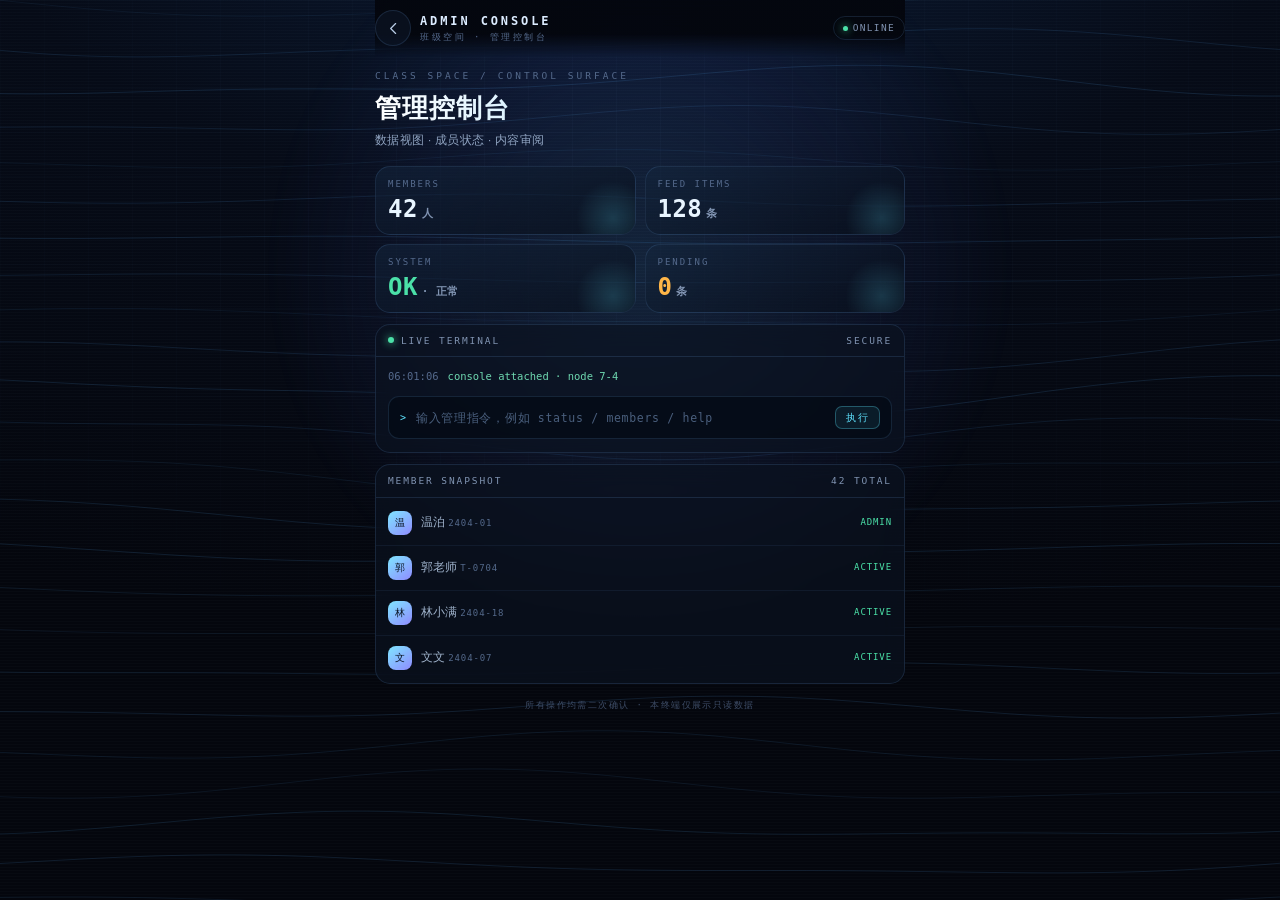
==== public/admin.html @ 1a5f25d1 "七年四班班级空间 v6.1 + Pages Functions API" ====
<!DOCTYPE html>
<html lang="zh-CN">
<head>
<meta charset="UTF-8">
<meta name="viewport" content="width=device-width, initial-scale=1, viewport-fit=cover, maximum-scale=1">
<meta name="theme-color" content="#04060d">
<title>管理控制台 · 七年四班</title>
<link rel="stylesheet" href="admin.css?v=11">
<script src="store.js?v=1"></script>
</head>
<body>

<!-- 背景 -->
<div class="bg" aria-hidden="true">
  <canvas id="waves"></canvas>
  <div class="bg-glow"></div>
</div>
<div class="grid" aria-hidden="true"></div>
<div class="scan" aria-hidden="true"></div>

<!-- ================= 1. 诱饵控制台 ================= -->
<section class="screen on" id="scr-decoy">
  <div class="wrap">
    <header class="bar-top">
      <button class="ic" id="decoyBack" aria-label="返回">
        <svg viewBox="0 0 24 24"><path d="M15 5l-7 7 7 7"/></svg>
      </button>
      <div class="bar-title">
        <b>ADMIN CONSOLE</b>
        <span>班级空间 · 管理控制台</span>
      </div>
      <span class="chip" id="decoyStatus"><i></i>ONLINE</span>
      <button class="hotspot tr" id="hotTR" aria-label="状态"></button>
    </header>

    <div class="dash-head">
      <div class="dash-kicker">CLASS SPACE / CONTROL SURFACE</div>
      <h1 class="dash-title">管理控制台</h1>
      <div class="dash-sub">数据视图 · 成员状态 · 内容审阅</div>
    </div>

    <div class="stats">
      <div class="stat"><u>Members</u><i>42<em>人</em></i></div>
      <div class="stat"><u>Feed Items</u><i>128<em>条</em></i></div>
      <div class="stat ok"><u>System</u><i>OK<em>· 正常</em></i></div>
      <div class="stat warn"><u>Pending</u><i>0<em>条</em></i></div>
    </div>

    <div class="panel-card">
      <div class="panel-hd"><span class="dot"></span>LIVE TERMINAL<span class="sp"></span>SECURE</div>
      <div class="term">
        <div class="term-out" id="termOut"></div>
        <div class="term-in">
          <span>&gt;</span>
          <input id="termCmd" placeholder="输入管理指令，例如 status / members / help" autocomplete="off">
          <button id="termRun">执行</button>
        </div>
      </div>
    </div>

    <div class="panel-card">
      <div class="panel-hd">MEMBER SNAPSHOT<span class="sp"></span>42 TOTAL</div>
      <div class="fake-rows" id="fakeRows"></div>
    </div>

    <p class="hintline">所有操作均需二次确认 · 本终端仅展示只读数据</p>
  </div>
</section>

<!-- ================= 2. 低层密钥入口 ================= -->
<section class="screen" id="scr-gate-low" data-level="low">
  <div class="wrap gate">
    <div class="gate-top">
      <span class="gate-sys">RESTRICTED AREA · LV.1</span>
      <span class="gate-id"><i></i>KEY REQUIRED</span>
    </div>

    <div class="gate-hero">
      <div class="gate-ring">
        <div class="r"></div>
        <div class="r r2"></div>
        <div class="core">
          <svg viewBox="0 0 24 24"><rect x="5" y="10.5" width="14" height="9.5" rx="2.2"/><path d="M8.2 10.5V8a3.8 3.8 0 017.6 0v2.5"/><path d="M12 14.4v2.6"/></svg>
        </div>
      </div>
      <h2 class="gate-t">身份核验</h2>
      <p class="gate-e">IDENTITY CHALLENGE · LEVEL 01</p>
      <p class="gate-note">低层管理区用于日常维护：成员资料、公告与置顶。<br>请输入管理员用户名与四位密钥。</p>
    </div>

    <div class="gate-panel">
      <div class="ph"><b>◆</b>SECURE INPUT<span class="sp" style="flex:1"></span>ENCRYPTED / AES-256</div>
      <div class="gate-body">
        <div class="fld">
          <label for="gateUser">用户名 <span>USERNAME</span></label>
          <div class="inp">
            <svg viewBox="0 0 24 24"><circle cx="12" cy="8.4" r="3.6"/><path d="M5 20c0-3.6 3.1-6 7-6s7 2.4 7 6"/></svg>
            <input id="gateUser" placeholder="输入管理员用户名" autocomplete="username" autocapitalize="off" spellcheck="false">
          </div>
        </div>
        <div class="fld" style="margin-bottom:8px">
          <label>访问密钥 <span>ACCESS KEY · 4 DIGITS</span></label>
          <div class="keydots" id="keyDots"><i></i><i></i><i></i><i></i></div>
        </div>
        <div class="keypad" id="keypad">
          <button data-k="1">1</button><button data-k="2">2</button><button data-k="3">3</button>
          <button data-k="4">4</button><button data-k="5">5</button><button data-k="6">6</button>
          <button data-k="7">7</button><button data-k="8">8</button><button data-k="9">9</button>
          <button class="fn" data-k="clear">清空</button><button data-k="0">0</button>
          <button class="fn" data-k="del">⌫</button>
          <button class="go" data-k="go" style="grid-column:1/-1">核 验 密 钥</button>
        </div>
        <div class="gate-msg" id="gateMsg"></div>
        <div class="gate-foot">
          <span>SECURE CHANNEL · NODE 7-4</span>
          <span class="brk"><i class="on"></i><i class="on"></i><i></i></span>
        </div>
      </div>
    </div>
  </div>
</section>

<!-- ================= 3. 高级密钥入口 ================= -->
<section class="screen" id="scr-gate-high" data-level="high">
  <div class="wrap gate">
    <div class="gate-top">
      <span class="gate-sys">RESTRICTED AREA · LV.2</span>
      <span class="gate-id"><i></i>ROOT REQUIRED</span>
    </div>

    <div class="gate-hero">
      <div class="gate-ring">
        <div class="r"></div>
        <div class="r r2"></div>
        <div class="core">
          <svg viewBox="0 0 24 24"><path d="M12 3l7.5 3.4v5.1c0 4.6-3.1 8.2-7.5 9.5-4.4-1.3-7.5-4.9-7.5-9.5V6.4z"/><path d="M9.2 12.1l2 2 3.7-4.1"/></svg>
        </div>
      </div>
      <h2 class="gate-t">高级管理区</h2>
      <p class="gate-e">ROOT CHALLENGE · LEVEL 02</p>
      <p class="gate-note">高级管理区掌握封禁、清空与密钥变更权限。<br>此处每一次操作都会留下不可撤销的记录。</p>
    </div>

    <div class="gate-panel">
      <div class="ph"><b>◆</b>ROOT INPUT<span class="sp" style="flex:1"></span>ENCRYPTED / AES-256</div>
      <div class="gate-body">
        <div class="fld">
          <label for="gateUserHigh">用户名 <span>USERNAME</span></label>
          <div class="inp">
            <svg viewBox="0 0 24 24"><circle cx="12" cy="8.4" r="3.6"/><path d="M5 20c0-3.6 3.1-6 7-6s7 2.4 7 6"/></svg>
            <input id="gateUserHigh" placeholder="输入高级管理员用户名" autocomplete="username" autocapitalize="off" spellcheck="false">
          </div>
        </div>
        <div class="fld" style="margin-bottom:8px">
          <label>根密钥 <span>ROOT KEY · 4 DIGITS</span></label>
          <div class="keydots" id="keyDotsHigh"><i></i><i></i><i></i><i></i></div>
        </div>
        <div class="keypad" id="keypadHigh">
          <button data-k="1">1</button><button data-k="2">2</button><button data-k="3">3</button>
          <button data-k="4">4</button><button data-k="5">5</button><button data-k="6">6</button>
          <button data-k="7">7</button><button data-k="8">8</button><button data-k="9">9</button>
          <button class="fn" data-k="clear">清空</button><button data-k="0">0</button>
          <button class="fn" data-k="del">⌫</button>
          <button class="go" data-k="go" style="grid-column:1/-1">核 验 根 密 钥</button>
        </div>
        <div class="gate-msg" id="gateMsgHigh"></div>
        <div class="gate-foot">
          <span>ROOT CHANNEL · NODE 7-4</span>
          <span class="brk"><i class="on"></i><i class="on"></i><i class="on"></i></span>
        </div>
      </div>
    </div>
  </div>
</section>

<button class="hotspot tr3" id="hotTR3" aria-label="status"></button>

<!-- ================= 核验动画 ================= -->
<div class="verify" id="verify" data-phase="check">
  <div class="verify-inner">
    <div class="v-ring">
      <div class="track"></div>
      <div class="sweep"></div>
      <div class="pulse"></div>
      <div class="core">
        <svg viewBox="0 0 24 24" id="vIcon"><path d="M12 3l7.5 3.4v5.1c0 4.6-3.1 8.2-7.5 9.5-4.4-1.3-7.5-4.9-7.5-9.5V6.4z"/><path d="M9.2 12.1l2 2 3.7-4.1" class="vcheck" opacity="0"/></svg>
      </div>
    </div>
    <h2 id="vTitle">正在核验身份信息…</h2>
    <p class="en" id="vEn">VERIFYING IDENTITY…</p>
    <div class="v-bar"><i id="vBar"></i></div>
    <p class="v-note" id="vNote">CHALLENGE · LEVEL 01 · NODE 7-4</p>
    <div class="v-burst" id="vBurst"></div>
    <div class="v-skip">轻触任意位置跳过</div>
  </div>
</div>

<!-- 抽屉 -->
<div class="sheet-mask" id="sheetMask"></div>
<div class="sheet" id="sheet">
  <div class="sheet-in">
    <div class="sheet-hd">
      <div class="av" id="shAv">温</div>
      <div>
        <b id="shName">温泊</b>
        <span id="shId">2404-17</span>
      </div>
      <span class="sp"></span>
      <button class="ic" id="shClose" aria-label="关闭">
        <svg viewBox="0 0 24 24"><path d="M6 6l12 12M18 6L6 18"/></svg>
      </button>
    </div>
    <div class="sheet-body" id="shBody"></div>
  </div>
</div>

<button class="hotspot bl" id="hotBL" aria-label="版本"></button>

<div class="toast" id="toast"></div>

<script src="admin.js?v=11"></script>
</body>
</html>
---- public/admin.css ----
/* =========================================================
   七年四班 · 管理中枢 / admin.css
   三层结构：诱饵控制台 → 低层管理区 → 高级管理区
   ========================================================= */
:root{
  --bg:#04060d;
  --panel:rgba(11,19,33,.66);
  --panel-2:rgba(8,14,26,.86);
  --line:rgba(120,185,255,.14);
  --line-2:rgba(120,185,255,.3);
  --ink:#e7f0fd;
  --dim:#8194b2;
  --dim-2:#556a8c;
  --cyan:#5fe3ff;
  --violet:#a08cff;
  --amber:#ffb648;
  --danger:#ff5f7a;
  --ok:#4be0a8;
  --r:18px;
}
*{box-sizing:border-box;-webkit-tap-highlight-color:transparent}
html,body{margin:0;padding:0;max-width:100%;overflow-x:hidden}
body{
  background:var(--bg);color:var(--ink);
  font-family:-apple-system,BlinkMacSystemFont,"PingFang SC","Hiragino Sans GB","Microsoft YaHei",sans-serif;
  -webkit-font-smoothing:antialiased;min-height:100vh;overflow-x:hidden;
}
button{font:inherit;color:inherit;background:none;border:0;padding:0;cursor:pointer}
input,textarea{font:inherit;color:inherit}
::-webkit-scrollbar{width:0;height:0}

/* ---------- 背景 ---------- */
.bg{position:fixed;inset:0;z-index:0;overflow:hidden;pointer-events:none;
  background:radial-gradient(120% 80% at 50% -10%,#0b1a33 0%,#060b17 42%,#04060d 100%)}
#waves{position:absolute;inset:0;width:100%;height:100%;opacity:.9}
.bg-glow{position:absolute;left:50%;top:30%;width:min(130vw,780px);aspect-ratio:1;
  transform:translate(-50%,-50%);
  background:radial-gradient(circle,rgba(90,170,255,.16) 0%,rgba(90,120,255,.07) 42%,transparent 68%);
  filter:blur(6px)}
.grid{position:fixed;inset:0;z-index:0;pointer-events:none;opacity:.5;
  background-image:linear-gradient(rgba(140,200,255,.05) 1px,transparent 1px),
                   linear-gradient(90deg,rgba(140,200,255,.05) 1px,transparent 1px);
  background-size:44px 44px;
  mask-image:radial-gradient(120% 80% at 50% 20%,#000 10%,transparent 76%);
  -webkit-mask-image:radial-gradient(120% 80% at 50% 20%,#000 10%,transparent 76%)}
.scan{position:fixed;inset:0;z-index:1;pointer-events:none;opacity:.18;
  background:repeating-linear-gradient(to bottom,rgba(180,225,255,.10) 0 1px,transparent 1px 3px)}

/* ---------- 屏幕切换 ---------- */
.screen{position:relative;z-index:2;display:none;min-height:100vh}
.screen.on{display:block}
.screen.on>.wrap{animation:screenIn .34s cubic-bezier(.22,.7,.3,1)}
@keyframes screenIn{from{transform:translateY(10px)}to{transform:none}}

.wrap{width:100%;max-width:560px;margin:0 auto;padding:0 15px 40px}

/* ---------- 顶栏 ---------- */
.bar-top{position:sticky;top:0;z-index:30;display:flex;align-items:center;gap:9px;
  padding:calc(env(safe-area-inset-top) + 10px) 0 11px;
  background:linear-gradient(to bottom,rgba(4,6,13,.95) 60%,rgba(4,6,13,0));
  backdrop-filter:blur(14px);-webkit-backdrop-filter:blur(14px)}
.ic{width:36px;height:36px;flex:0 0 auto;display:grid;place-items:center;border-radius:50%;
  border:1px solid var(--line);background:rgba(13,22,38,.66);color:#b9cde7;transition:.18s}
.ic:active{transform:scale(.92)}
.ic svg{width:17px;height:17px;stroke:currentColor;fill:none;stroke-width:1.7;
  stroke-linecap:round;stroke-linejoin:round}
.bar-title{flex:1;min-width:0}
.bar-title b{display:block;font:600 12px/1.2 ui-monospace,"SF Mono",Menlo,monospace;
  letter-spacing:.24em;color:#dcecff;white-space:nowrap;overflow:hidden;text-overflow:ellipsis}
.bar-title span{display:block;margin-top:4px;font:9px/1 ui-monospace,Menlo,monospace;
  letter-spacing:.28em;color:var(--dim-2)}
.chip{display:inline-flex;align-items:center;gap:5px;padding:6px 9px;border-radius:20px;
  border:1px solid var(--line);font:9.5px/1 ui-monospace,Menlo,monospace;letter-spacing:.14em;
  color:var(--dim);white-space:nowrap}
.chip i{width:5px;height:5px;border-radius:50%;background:var(--ok);box-shadow:0 0 8px var(--ok)}
.chip.cy{color:var(--cyan);border-color:rgba(95,227,255,.34);background:rgba(95,227,255,.07)}
.chip.vi{color:var(--violet);border-color:rgba(160,140,255,.38);background:rgba(160,140,255,.08)}
.chip.dn{color:var(--danger);border-color:rgba(255,95,122,.36);background:rgba(255,95,122,.08)}

/* ---------- 诱饵控制台 ---------- */
.dash-head{padding:14px 0 4px}
.dash-kicker{font:9.5px/1 ui-monospace,Menlo,monospace;letter-spacing:.32em;color:var(--dim-2)}
.dash-title{margin:10px 0 0;font-size:26px;font-weight:800;letter-spacing:.04em;
  background:linear-gradient(100deg,#fff,#c9ecff 40%,#b7b6ff 75%,#fff);
  -webkit-background-clip:text;background-clip:text;color:transparent}
.dash-sub{margin-top:7px;font-size:11.5px;color:#8fa3c0;letter-spacing:.03em}

.stats{display:grid;grid-template-columns:repeat(2,1fr);gap:9px;margin-top:14px}
.stat{position:relative;overflow:hidden;padding:13px 12px;border:1px solid var(--line);border-radius:15px;
  background:linear-gradient(160deg,rgba(20,38,62,.55),rgba(8,14,26,.7))}
.stat::after{content:"";position:absolute;right:-18px;bottom:-24px;width:80px;height:80px;border-radius:50%;
  background:radial-gradient(circle,rgba(95,227,255,.18),transparent 65%)}
.stat u{display:block;text-decoration:none;font:9px/1 ui-monospace,Menlo,monospace;
  letter-spacing:.22em;color:var(--dim-2);text-transform:uppercase}
.stat i{display:block;margin-top:8px;font:600 24px/1 ui-monospace,Menlo,monospace;color:#e8f5ff;
  font-style:normal;letter-spacing:.02em}
.stat em{font-style:normal;font-size:11px;color:var(--dim);margin-left:4px;letter-spacing:.04em}
.stat.ok i{color:var(--ok)}
.stat.warn i{color:var(--amber)}

.panel-card{margin-top:11px;border:1px solid var(--line);border-radius:15px;background:var(--panel);
  backdrop-filter:blur(12px);-webkit-backdrop-filter:blur(12px);overflow:hidden}
.panel-hd{display:flex;align-items:center;gap:7px;padding:11px 12px;border-bottom:1px solid var(--line);
  font:9.5px/1 ui-monospace,Menlo,monospace;letter-spacing:.2em;color:var(--dim);
  text-transform:uppercase}
.panel-hd .sp{flex:1}
.panel-hd .dot{width:6px;height:6px;border-radius:50%;background:var(--ok);box-shadow:0 0 8px var(--ok)}

/* 假终端 */
.term{padding:11px 12px 13px}
.term-out{font:10.5px/1.7 ui-monospace,"SF Mono",Menlo,monospace;color:#7f97b8;
  max-height:132px;overflow:hidden;display:flex;flex-direction:column;gap:2px}
.term-out .ln{display:flex;gap:7px;white-space:nowrap;overflow:hidden;text-overflow:ellipsis}
.term-out .ln b{color:var(--cyan);font-weight:500}
.term-out .ln.ok{color:#6fd9b1}
.term-out .ln em{color:var(--dim-2);font-style:normal;margin-right:2px}
.term-in{display:flex;align-items:center;gap:8px;margin-top:10px;padding:9px 11px;border-radius:11px;
  border:1px solid var(--line);background:rgba(4,10,20,.7)}
.term-in span{font:10px/1 ui-monospace,Menlo,monospace;color:var(--cyan)}
.term-in input{flex:1;min-width:0;background:none;border:0;outline:none;font:11.5px/1.4 ui-monospace,Menlo,monospace;
  color:#d8ecff;letter-spacing:.06em}
.term-in input::placeholder{color:#4a5f7d}
.term-in button{padding:6px 10px;border-radius:7px;border:1px solid rgba(95,227,255,.3);
  background:rgba(95,227,255,.08);font:9.5px/1 ui-monospace,Menlo,monospace;letter-spacing:.14em;color:var(--cyan)}

.fake-rows{padding:3px 0}
.fake-row{display:flex;align-items:center;gap:9px;padding:10px 12px;border-bottom:1px solid rgba(120,185,255,.07);
  font-size:11.5px;color:#9fb2cb}
.fake-row:last-child{border-bottom:0}
.fake-row .av{width:24px;height:24px;border-radius:8px;display:grid;place-items:center;
  font-size:10px;color:#0a1424;background:linear-gradient(140deg,#7fe6ff,#8f8bff)}
.fake-row .sp{flex:1;min-width:0;white-space:nowrap;overflow:hidden;text-overflow:ellipsis}
.fake-row small{font:9px/1 ui-monospace,Menlo,monospace;color:var(--dim-2);letter-spacing:.1em}
.fake-row .ok{color:var(--ok)}

.hintline{margin:14px 0 0;text-align:center;font:9px/1.6 ui-monospace,Menlo,monospace;
  letter-spacing:.16em;color:rgba(85,106,140,.7)}

/* ---------- 隐藏触发区（五连击） ---------- */
.hotspot{position:fixed;z-index:90;background:transparent;border:0;touch-action:manipulation}
/* 右上热区挂在顶栏里，跟着 ONLINE 徽章走（宽屏也不会跑偏） */
.hotspot.tr{position:absolute;right:0;top:0;width:96px;height:100%;z-index:60}
.hotspot.bl{left:0;bottom:0;width:96px;height:96px}
.bar-top{position:sticky}
.bar-top{z-index:30}
.hotspot::after{content:"";position:absolute;inset:14px;border-radius:50%;
  border:1px solid rgba(95,227,255,.0);opacity:0}
.hotspot.tap::after{animation:hsRipple .5s ease-out}
@keyframes hsRipple{
  0%{opacity:.9;transform:scale(.6);border-color:rgba(95,227,255,.55);box-shadow:0 0 16px rgba(95,227,255,.35)}
  100%{opacity:0;transform:scale(1.35);border-color:rgba(95,227,255,0)}
}
/* 连击进度：只在开始后出现，很淡 */
.tapdots{position:fixed;z-index:91;display:flex;gap:5px;pointer-events:none;opacity:0;transition:opacity .2s}
.tapdots.tr{position:absolute}
.tapdots.show{opacity:.75}
.tapdots i{width:4px;height:4px;border-radius:50%;background:rgba(120,185,255,.28);
  box-shadow:0 0 0 rgba(95,227,255,0)}
.tapdots i.on{background:var(--cyan);box-shadow:0 0 8px var(--cyan)}
.tapdots.tr{right:14px;bottom:4px}
.tapdots.bl{left:20px;bottom:16px}

/* ---------- 密钥校验入口 ---------- */
.gate{padding-top:calc(env(safe-area-inset-top) + 22px);padding-bottom:34px}
.gate-top{position:relative;display:flex;align-items:center;justify-content:space-between;gap:10px}
.gate-sys{font:9px/1.6 ui-monospace,Menlo,monospace;letter-spacing:.24em;color:var(--dim-2)}
.gate-id{display:flex;align-items:center;gap:8px;font:9px/1 ui-monospace,Menlo,monospace;
  letter-spacing:.18em;color:var(--dim)}
.gate-id i{width:6px;height:6px;border-radius:50%;background:var(--amber);box-shadow:0 0 9px var(--amber)}

.gate-hero{margin-top:38px;text-align:center}
.gate-ring{position:relative;width:96px;height:96px;margin:0 auto 20px}
.gate-ring .r{position:absolute;inset:0;border-radius:50%;border:1px solid rgba(120,185,255,.2)}
.gate-ring .r2{inset:12px;border-style:dashed;border-color:rgba(120,185,255,.28);
  animation:spin 18s linear infinite}
.gate-ring .core{position:absolute;inset:26px;border-radius:50%;display:grid;place-items:center;
  border:1px solid rgba(95,227,255,.4);background:radial-gradient(circle,rgba(95,227,255,.18),rgba(6,14,26,.6));
  box-shadow:0 0 26px rgba(95,227,255,.25),inset 0 0 18px rgba(120,210,255,.14)}
.gate-ring .core svg{width:22px;height:22px;stroke:var(--cyan);fill:none;stroke-width:1.6;
  stroke-linecap:round;stroke-linejoin:round}
@keyframes spin{to{transform:rotate(360deg)}}
.gate-t{margin:0;font-size:22px;font-weight:700;letter-spacing:.1em;color:#fff;
  text-shadow:0 0 26px rgba(110,200,255,.35)}
.gate-e{margin:8px 0 0;font:9.5px/1.6 ui-monospace,Menlo,monospace;letter-spacing:.32em;color:var(--dim-2);
  text-transform:uppercase}
.gate-note{margin:14px auto 0;max-width:300px;font-size:11px;line-height:1.7;color:#7f93b2}

.gate-panel{position:relative;margin-top:26px;border:1px solid var(--line);border-radius:20px;overflow:hidden;
  background:linear-gradient(170deg,rgba(18,34,56,.72),rgba(7,13,24,.86));
  box-shadow:0 26px 70px rgba(0,0,0,.55),inset 0 1px 0 rgba(255,255,255,.05);
  backdrop-filter:blur(16px);-webkit-backdrop-filter:blur(16px)}
.gate-panel .ph{display:flex;align-items:center;gap:7px;padding:12px 14px;border-bottom:1px solid var(--line);
  font:9px/1 ui-monospace,Menlo,monospace;letter-spacing:.24em;color:var(--dim-2)}
.gate-panel .ph b{color:var(--cyan);font-weight:500}
.gate-body{padding:16px 14px 18px}
.fld{margin-bottom:13px}
.fld label{display:flex;align-items:center;justify-content:space-between;gap:8px;
  font:9px/1 ui-monospace,Menlo,monospace;letter-spacing:.22em;color:var(--dim);text-transform:uppercase}
.fld label span{color:var(--dim-2);letter-spacing:.12em}
.inp{display:flex;align-items:center;gap:9px;margin-top:7px;padding:0 12px;height:46px;
  border:1px solid var(--line);border-radius:12px;background:rgba(5,10,20,.7);transition:.18s}
.inp:focus-within{border-color:rgba(95,227,255,.5);box-shadow:0 0 0 3px rgba(95,227,255,.09)}
.inp svg{width:15px;height:15px;flex:0 0 auto;stroke:#6d86a8;fill:none;stroke-width:1.6;
  stroke-linecap:round;stroke-linejoin:round}
.inp input{flex:1;min-width:0;height:100%;background:none;border:0;outline:none;
  font:14px/1 ui-monospace,"SF Mono",Menlo,monospace;color:#e7f0fd;letter-spacing:.14em}
.inp input::placeholder{color:#465b79;letter-spacing:.06em;font-family:-apple-system,"PingFang SC",sans-serif;font-size:12.5px}

.keydots{display:flex;gap:7px;justify-content:center;margin:2px 0 14px}
.keydots i{width:11px;height:11px;border-radius:50%;border:1px solid rgba(120,185,255,.35);
  background:rgba(120,185,255,.06);transition:.16s}
.keydots i.on{background:var(--cyan);border-color:var(--cyan);box-shadow:0 0 12px rgba(95,227,255,.65)}

.keypad{display:grid;grid-template-columns:repeat(3,1fr);gap:8px}
.keypad button{height:48px;border-radius:13px;border:1px solid var(--line);
  background:linear-gradient(160deg,rgba(20,36,58,.6),rgba(8,14,26,.7));
  font:500 17px/1 ui-monospace,Menlo,monospace;color:#dcecff;letter-spacing:.06em;
  transition:transform .1s,background .15s,border-color .15s}
.keypad button:active{transform:scale(.95);background:rgba(30,60,92,.7);border-color:rgba(95,227,255,.45)}
.keypad button.fn{font-size:12px;letter-spacing:.14em;color:var(--dim)}
.keypad button.go{color:var(--cyan);border-color:rgba(95,227,255,.35);background:rgba(95,227,255,.08)}

.gate-msg{min-height:16px;margin:12px 2px 0;font:10.5px/1.5 ui-monospace,Menlo,monospace;
  letter-spacing:.08em;color:var(--danger);opacity:0;transition:opacity .2s}
.gate-msg.show{opacity:1}
.gate-foot{display:flex;align-items:center;justify-content:space-between;gap:10px;margin-top:16px;
  font:8.5px/1.6 ui-monospace,Menlo,monospace;letter-spacing:.18em;color:rgba(85,106,140,.8)}
.gate-foot .brk{display:flex;gap:4px}
.gate-foot .brk i{width:14px;height:3px;border-radius:2px;background:rgba(120,185,255,.18)}
.gate-foot .brk i.on{background:rgba(95,227,255,.6)}

/* 高级入口配色 */
.screen[data-level="high"] .gate-ring .core{border-color:rgba(160,140,255,.45);
  background:radial-gradient(circle,rgba(160,140,255,.2),rgba(6,14,26,.6));
  box-shadow:0 0 26px rgba(160,140,255,.3),inset 0 0 18px rgba(160,140,255,.16)}
.screen[data-level="high"] .gate-ring .core svg{stroke:var(--violet)}
.screen[data-level="high"] .gate-panel .ph b{color:var(--violet)}
.screen[data-level="high"] .keydots i.on{background:var(--violet);border-color:var(--violet);
  box-shadow:0 0 12px rgba(160,140,255,.6)}
.screen[data-level="high"] .keypad button.go{color:var(--violet);border-color:rgba(160,140,255,.4);
  background:rgba(160,140,255,.1)}
.screen[data-level="high"] .inp:focus-within{border-color:rgba(160,140,255,.5);
  box-shadow:0 0 0 3px rgba(160,140,255,.1)}
.screen[data-level="high"] .gate-t{text-shadow:0 0 26px rgba(160,140,255,.4)}
.screen[data-level="high"] .gate-id i{background:var(--violet);box-shadow:0 0 9px var(--violet)}

/* ---------- 核验动画层 ---------- */
.verify{position:fixed;inset:0;z-index:120;display:none;place-items:center;padding:24px;
  background:radial-gradient(circle at 50% 42%,rgba(10,26,46,.97),rgba(3,6,12,.99) 62%)}
.verify.on{display:grid}
.verify-inner{width:100%;max-width:420px;text-align:center;position:relative}
.v-ring{position:relative;width:132px;height:132px;margin:0 auto 26px}
.v-ring .track{position:absolute;inset:0;border-radius:50%;border:1px solid rgba(120,185,255,.16)}
.v-ring .sweep{position:absolute;inset:0;border-radius:50%;
  background:conic-gradient(from 0deg,rgba(95,227,255,0) 0deg,rgba(95,227,255,.5) 40deg,rgba(95,227,255,0) 90deg);
  mask:radial-gradient(circle,transparent 58%,#000 60%);
  -webkit-mask:radial-gradient(circle,transparent 58%,#000 60%);
  animation:spin 1.8s linear infinite}
.v-ring .core{position:absolute;inset:22px;border-radius:50%;display:grid;place-items:center;
  border:1px solid rgba(95,227,255,.3);background:radial-gradient(circle,rgba(95,227,255,.12),rgba(6,14,26,.7));
  box-shadow:0 0 40px rgba(95,227,255,.2),inset 0 0 24px rgba(120,210,255,.12)}
.v-ring .core svg{width:30px;height:30px;stroke:var(--cyan);fill:none;stroke-width:1.5;
  stroke-linecap:round;stroke-linejoin:round}
.v-ring .pulse{position:absolute;inset:0;border-radius:50%;border:1px solid rgba(95,227,255,.45);
  opacity:0;animation:vPulse 1.6s ease-out infinite}
@keyframes vPulse{0%{opacity:.55;transform:scale(.86)}100%{opacity:0;transform:scale(1.18)}}
.verify h2{margin:0;font-size:19px;font-weight:700;letter-spacing:.12em;color:#fff}
.verify .en{margin:9px 0 0;font:9px/1.5 ui-monospace,Menlo,monospace;letter-spacing:.3em;
  color:#5f7397;text-transform:uppercase}
.v-bar{margin:22px auto 0;width:min(260px,70%);height:3px;border-radius:3px;overflow:hidden;
  background:rgba(120,185,255,.14)}
.v-bar i{display:block;height:100%;width:0;border-radius:3px;
  background:linear-gradient(90deg,rgba(95,227,255,.5),var(--cyan));
  box-shadow:0 0 14px rgba(95,227,255,.7)}
.v-note{margin:16px 0 0;min-height:14px;font:9px/1.6 ui-monospace,Menlo,monospace;
  letter-spacing:.16em;color:#4d6280}
.v-skip{position:absolute;left:0;right:0;bottom:-46px;font:9px/1 ui-monospace,Menlo,monospace;
  letter-spacing:.18em;color:#43566f}

/* 阶段状态 */
.verify[data-phase="ok"] .v-ring .sweep{animation:none;opacity:0}
.verify[data-phase="ok"] .v-ring .core{border-color:rgba(75,224,168,.6);
  background:radial-gradient(circle,rgba(75,224,168,.18),rgba(6,20,16,.7));
  box-shadow:0 0 46px rgba(75,224,168,.32),inset 0 0 24px rgba(75,224,168,.16)}
.verify[data-phase="ok"] .v-ring .core svg{stroke:var(--ok)}
.verify[data-phase="ok"] .v-bar i{background:linear-gradient(90deg,rgba(75,224,168,.6),var(--ok));
  box-shadow:0 0 14px rgba(75,224,168,.7)}
.verify[data-phase="welcome"] .v-ring{transform:scale(1.04)}
.verify[data-phase="welcome"] .v-ring .sweep{animation:none;opacity:0}
.verify[data-phase="welcome"] .v-ring .core{border-color:rgba(75,224,168,.7);
  background:radial-gradient(circle,rgba(75,224,168,.2),rgba(6,20,16,.72));
  box-shadow:0 0 60px rgba(75,224,168,.4)}
.verify[data-phase="welcome"] .v-ring .core svg{stroke:var(--ok)}
.verify[data-phase="welcome"] h2{font-size:22px;letter-spacing:.08em}
.verify .welcome-name{display:block;margin-top:10px;font:600 13px/1.5 ui-monospace,Menlo,monospace;
  letter-spacing:.24em;color:var(--cyan)}
.v-burst{position:absolute;inset:0;pointer-events:none}
.v-burst i{position:absolute;left:50%;top:96px;width:2px;height:18px;border-radius:2px;
  background:linear-gradient(to bottom,rgba(75,224,168,.9),transparent);
  transform-origin:50% 0;opacity:0}
.v-burst.go i{animation:burst .9s ease-out forwards}
@keyframes burst{
  0%{opacity:0;transform:rotate(var(--a)) translateY(30px) scaleY(.4)}
  30%{opacity:.9}
  100%{opacity:0;transform:rotate(var(--a)) translateY(86px) scaleY(1)}
}

/* ---------- 管理区外壳 ---------- */
.admin{padding-bottom:110px}
.admin[data-level="low"]{--acc:var(--cyan);--acc-soft:rgba(95,227,255,.12);--acc-line:rgba(95,227,255,.34)}
.admin[data-level="high"]{--acc:var(--violet);--acc-soft:rgba(160,140,255,.12);--acc-line:rgba(160,140,255,.36)}

/* 身份卡 */
.idcard{position:relative;margin-top:6px;border:1px solid var(--acc-line);border-radius:20px;overflow:hidden;
  padding:16px 15px 14px;min-height:132px;
  background:linear-gradient(118deg,rgba(26,62,104,.55) 0%,rgba(46,30,92,.5) 55%,rgba(6,12,22,.8) 100%);
  box-shadow:0 20px 54px rgba(0,0,0,.5),inset 0 1px 0 rgba(255,255,255,.07);
  transform-style:preserve-3d;will-change:transform}
.admin[data-level="high"] .idcard{
  background:linear-gradient(118deg,rgba(48,38,92,.6) 0%,rgba(70,32,88,.5) 55%,rgba(10,8,20,.82) 100%)}
.idcard::before{content:"";position:absolute;inset:0;pointer-events:none;opacity:.55;
  background-image:linear-gradient(rgba(140,200,255,.08) 1px,transparent 1px),
                   linear-gradient(90deg,rgba(140,200,255,.08) 1px,transparent 1px);
  background-size:34px 34px;
  mask-image:radial-gradient(120% 100% at 88% 0%,#000 18%,transparent 76%);
  -webkit-mask-image:radial-gradient(120% 100% at 88% 0%,#000 18%,transparent 76%)}
.idcard::after{content:"";position:absolute;left:-30%;top:-60%;width:80%;height:220%;
  background:linear-gradient(100deg,transparent,rgba(190,235,255,.14),transparent);
  transform:rotate(12deg);pointer-events:none}
.id-top{position:relative;z-index:2;display:flex;align-items:center;gap:7px;
  font:8.5px/1 ui-monospace,Menlo,monospace;letter-spacing:.26em;color:rgba(160,205,255,.66)}
.id-top .sp{flex:1}
.id-top .lvl{padding:4px 7px;border-radius:5px;border:1px solid var(--acc-line);color:var(--acc);
  background:var(--acc-soft);letter-spacing:.16em}
.id-main{position:relative;z-index:2;display:flex;align-items:flex-end;gap:12px;margin-top:15px}
.id-av{width:50px;height:50px;flex:0 0 auto;border-radius:16px;display:grid;place-items:center;
  font:600 20px/1 ui-monospace,Menlo,monospace;color:#06111f;
  background:linear-gradient(140deg,#8be9ff,#a99cff);
  box-shadow:0 10px 26px rgba(95,227,255,.28),inset 0 1px 0 rgba(255,255,255,.6)}
.admin[data-level="high"] .id-av{background:linear-gradient(140deg,#d9c8ff,#ff9ec4);
  box-shadow:0 10px 26px rgba(160,140,255,.34),inset 0 1px 0 rgba(255,255,255,.6)}
.id-name{flex:1;min-width:0}
.id-name b{display:block;font-size:21px;letter-spacing:.08em;color:#fff;line-height:1.1;
  text-shadow:0 0 22px rgba(110,200,255,.4)}
.id-name span{display:block;margin-top:6px;font:9.5px/1.4 ui-monospace,Menlo,monospace;
  letter-spacing:.2em;color:var(--acc);text-transform:uppercase}
.id-no{font:9px/1.5 ui-monospace,Menlo,monospace;letter-spacing:.14em;color:rgba(160,190,225,.65);
  text-align:right}
.id-perms{position:relative;z-index:2;display:flex;flex-wrap:wrap;gap:5px;margin-top:14px}
.id-perms i{font-style:normal;padding:5px 8px;border-radius:6px;border:1px solid rgba(120,185,255,.18);
  background:rgba(120,185,255,.06);font:9px/1 ui-monospace,Menlo,monospace;letter-spacing:.1em;color:#a9c1de}
.id-perms i.hi{border-color:var(--acc-line);color:var(--acc);background:var(--acc-soft)}

/* 分区 tab */
.ptabs{position:sticky;top:56px;z-index:25;display:flex;gap:6px;padding:11px 0 12px;
  background:linear-gradient(to bottom,rgba(4,6,13,.96) 0%,rgba(4,6,13,.9) 62%,rgba(4,6,13,0) 100%);
  backdrop-filter:blur(12px);-webkit-backdrop-filter:blur(12px);overflow-x:auto;scrollbar-width:none}
.ptabs button{flex:0 0 auto;padding:8px 13px;border-radius:11px;border:1px solid var(--line);
  background:rgba(12,21,36,.6);font-size:12px;letter-spacing:.06em;color:#8fa3c0;transition:.16s}
.ptabs button[aria-selected="true"]{color:var(--acc);border-color:var(--acc-line);background:var(--acc-soft)}
.ptabs button:active{transform:scale(.96)}

.pview{display:none}
.pview.on{display:block}
.blk{margin-top:12px;border:1px solid var(--line);border-radius:16px;background:var(--panel);
  backdrop-filter:blur(12px);-webkit-backdrop-filter:blur(12px);overflow:hidden}
.blk-hd{display:flex;align-items:center;gap:8px;padding:12px 13px;border-bottom:1px solid var(--line);
  font:9.5px/1 ui-monospace,Menlo,monospace;letter-spacing:.2em;color:var(--dim);text-transform:uppercase}
.blk-hd b{color:#cfe2f7;font-weight:500;letter-spacing:.14em}
.blk-hd .sp{flex:1}
.blk-hd .count{color:var(--dim-2);letter-spacing:.1em}

/* 成员列表 */
.search{display:flex;align-items:center;gap:8px;margin:0 12px 10px;padding:0 11px;height:38px;
  border:1px solid var(--line);border-radius:10px;background:rgba(4,10,20,.6)}
.search svg{width:14px;height:14px;stroke:#6d86a8;fill:none;stroke-width:1.7}
.search input{flex:1;min-width:0;background:none;border:0;outline:none;font-size:12.5px;color:#dbeaf9}
.search input::placeholder{color:#4e6483}
.mlist{display:flex;flex-direction:column}
.mrow{display:flex;align-items:center;gap:10px;padding:11px 13px;border:0;
  border-bottom:1px solid rgba(120,185,255,.07);text-align:left;width:100%;transition:.15s;background:none}
.mrow:last-child{border-bottom:0}
.mrow:active{background:rgba(120,185,255,.06)}
.mrow .av{width:32px;height:32px;flex:0 0 auto;border-radius:11px;display:grid;place-items:center;
  font-size:12px;color:#0a1424;background:linear-gradient(140deg,#7fe6ff,#8f8bff)}
.mrow .av.vi{background:linear-gradient(140deg,#b9f2ff,#8ad8ff)}
.mrow .av.bn{background:linear-gradient(140deg,#5c6070,#3c4252);color:#c3ccdd}
.mrow .mi{flex:1;min-width:0}
.mrow .mi b{display:block;font-size:12.5px;font-weight:600;color:#e3eefb;letter-spacing:.02em;
  white-space:nowrap;overflow:hidden;text-overflow:ellipsis}
.mrow .mi span{display:block;margin-top:4px;font:9px/1 ui-monospace,Menlo,monospace;
  letter-spacing:.14em;color:var(--dim-2)}
.mrow .tag{font:8.5px/1 ui-monospace,Menlo,monospace;letter-spacing:.12em;padding:4px 6px;border-radius:5px;
  border:1px solid rgba(120,185,255,.2);color:#9db3d0;background:rgba(120,185,255,.05)}
.mrow .tag.adm{color:var(--cyan);border-color:rgba(95,227,255,.3);background:rgba(95,227,255,.08)}
.mrow .tag.sup{color:var(--violet);border-color:rgba(160,140,255,.32);background:rgba(160,140,255,.09)}
.mrow .tag.bn{color:var(--danger);border-color:rgba(255,95,122,.3);background:rgba(255,95,122,.08)}
.mrow .chev{width:14px;height:14px;stroke:#4f6482;fill:none;stroke-width:1.7;flex:0 0 auto}

/* 公告编辑器 */
.composer{padding:13px}
.composer textarea{width:100%;min-height:88px;resize:vertical;padding:11px 12px;border-radius:12px;
  border:1px solid var(--line);background:rgba(4,10,20,.65);outline:none;font-size:13px;line-height:1.7;
  color:#e9f2fd}
.composer textarea:focus{border-color:rgba(255,182,72,.45);box-shadow:0 0 0 3px rgba(255,182,72,.08)}
.composer textarea::placeholder{color:#4e6483}
.crow{display:flex;align-items:center;gap:8px;margin-top:10px;flex-wrap:wrap}
.crow .sp{flex:1}
.pill{padding:7px 10px;border-radius:9px;border:1px solid var(--line);background:rgba(12,21,36,.6);
  font:9.5px/1 ui-monospace,Menlo,monospace;letter-spacing:.12em;color:#8fa3c0;transition:.15s}
.pill[aria-pressed="true"]{color:var(--amber);border-color:rgba(255,182,72,.4);background:rgba(255,182,72,.08)}
.pill:active{transform:scale(.96)}
.send{padding:9px 15px;border-radius:10px;border:1px solid rgba(255,182,72,.4);
  background:linear-gradient(120deg,rgba(255,208,137,.16),rgba(255,171,61,.1));
  font:600 11px/1 ui-monospace,Menlo,monospace;letter-spacing:.16em;color:#ffcf8d}
.send:active{transform:scale(.97)}
.send:disabled{opacity:.45}

/* 公告卡 */
.acard{position:relative;padding:12px 13px 11px;border-bottom:1px solid rgba(255,182,72,.12);
  background:linear-gradient(160deg,rgba(40,29,13,.35),rgba(10,15,26,.2))}
.acard:last-child{border-bottom:0}
.acard .ah{display:flex;align-items:center;gap:7px}
.acard .ah b{font:600 9.5px/1 ui-monospace,Menlo,monospace;letter-spacing:.16em;color:#0a0f1c;
  padding:4px 7px;border-radius:4px;background:linear-gradient(120deg,#ffd089,#ffab3d)}
.acard .ah .pin{margin-left:auto;font:8.5px/1 ui-monospace,Menlo,monospace;letter-spacing:.14em;
  color:rgba(255,190,110,.8)}
.acard p{margin:9px 0 0;font-size:12.5px;line-height:1.65;color:#e8ddcb;white-space:pre-wrap;word-break:break-word}
.acard .af{display:flex;align-items:center;gap:8px;margin-top:9px;
  font:8.5px/1 ui-monospace,Menlo,monospace;letter-spacing:.12em;color:#7d7364}
.acard .af .sp{flex:1}
.mini{padding:5px 8px;border-radius:6px;border:1px solid rgba(120,185,255,.18);
  font:8.5px/1 ui-monospace,Menlo,monospace;letter-spacing:.1em;color:#8fa3c0}
.mini:active{transform:scale(.95)}
.mini.warn{color:#ffb08a;border-color:rgba(255,120,80,.3)}
.mini.cy{color:var(--cyan);border-color:rgba(95,227,255,.28)}

/* 动态管理行 */
.prow{display:flex;align-items:center;gap:10px;padding:11px 13px;
  border-bottom:1px solid rgba(120,185,255,.07)}
.prow:last-child{border-bottom:0}
.prow .pt{flex:1;min-width:0}
.prow .pt b{display:block;font-size:12px;color:#dfeaf8;font-weight:500;letter-spacing:.02em;
  white-space:nowrap;overflow:hidden;text-overflow:ellipsis}
.prow .pt span{display:block;margin-top:4px;font:9px/1 ui-monospace,Menlo,monospace;
  letter-spacing:.1em;color:var(--dim-2)}
.prow .pt span.pinned{color:var(--cyan)}
.prow .pbtn{flex:0 0 auto}

/* 日志 */
.logs{padding:4px 0;max-height:340px;overflow:auto}
.logline{display:flex;gap:9px;padding:9px 13px;font:10px/1.6 ui-monospace,Menlo,monospace;
  color:#8ba2c2;border-bottom:1px solid rgba(120,185,255,.05)}
.logline:last-child{border-bottom:0}
.logline time{flex:0 0 auto;color:#4f6482;letter-spacing:.06em}
.logline b{color:var(--acc);font-weight:500;letter-spacing:.04em}
.logline span{flex:1;min-width:0;word-break:break-word}

/* 空状态 */
.empty{padding:26px 14px;text-align:center;font-size:11.5px;color:#5f7397;letter-spacing:.06em}

/* 安全区 */
.sec-row{padding:13px;border-bottom:1px solid rgba(120,185,255,.07)}
.sec-row:last-child{border-bottom:0}
.sec-row .sr-h{display:flex;align-items:center;gap:8px}
.sec-row .sr-h b{font-size:12.5px;font-weight:600;color:#e3eefb;letter-spacing:.02em}
.sec-row .sr-h .sp{flex:1}
.sec-row .sr-h small{font:8.5px/1 ui-monospace,Menlo,monospace;letter-spacing:.12em;color:var(--dim-2)}
.sec-row p{margin:6px 0 0;font-size:10.5px;line-height:1.65;color:#7f93b2}
.sec-fields{display:grid;grid-template-columns:1fr 1fr;gap:8px;margin-top:10px}
.sec-fields .fld{margin:0}
.sec-fields .fld.wide{grid-column:1/-1}
.sec-fields .inp{height:40px;margin-top:6px}
.sec-fields .inp input{font-size:12px;letter-spacing:.12em}

/* 长按删除按钮 */
.holdbtn{position:relative;display:flex;align-items:center;justify-content:center;gap:8px;
  width:100%;height:44px;border-radius:12px;border:1px solid rgba(255,95,122,.35);
  background:rgba(255,95,122,.08);color:#ff9bb0;font-size:12px;letter-spacing:.1em;
  overflow:hidden;user-select:none;-webkit-user-select:none;touch-action:none}
.holdbtn::before{content:"";position:absolute;left:0;top:0;bottom:0;width:var(--p,0%);
  background:linear-gradient(90deg,rgba(255,95,122,.32),rgba(255,95,122,.16));pointer-events:none}
.holdbtn span{position:relative;z-index:1}
.holdbtn:active{border-color:rgba(255,95,122,.6)}

/* ---------- 抽屉 ---------- */
.sheet-mask{position:fixed;inset:0;z-index:100;display:none;background:rgba(2,5,10,.62);
  backdrop-filter:blur(3px);-webkit-backdrop-filter:blur(3px)}
.sheet-mask.on{display:block}
.sheet{position:fixed;left:0;right:0;bottom:0;z-index:101;display:none;
  padding:0 12px calc(14px + env(safe-area-inset-bottom));transform:translateY(12px)}
.sheet.on{display:block;transform:none}
.sheet-in{max-width:540px;margin:0 auto;border:1px solid var(--line-2);border-radius:20px;overflow:hidden;
  background:linear-gradient(175deg,rgba(16,30,50,.98),rgba(7,12,22,.99));
  box-shadow:0 -18px 60px rgba(0,0,0,.6)}
.sheet-hd{display:flex;align-items:center;gap:9px;padding:13px 14px;border-bottom:1px solid var(--line)}
.sheet-hd .av{width:34px;height:34px;border-radius:11px;display:grid;place-items:center;
  font-size:13px;color:#0a1424;background:linear-gradient(140deg,#7fe6ff,#8f8bff)}
.sheet-hd b{font-size:13.5px;letter-spacing:.03em}
.sheet-hd span{display:block;margin-top:3px;font:9px/1 ui-monospace,Menlo,monospace;
  letter-spacing:.14em;color:var(--dim-2)}
.sheet-hd .sp{flex:1}
.sheet-body{padding:13px 14px 15px;max-height:66vh;overflow:auto}
.sheet-body .fld:last-of-type{margin-bottom:0}
.sheet-actions{display:flex;gap:8px;margin-top:14px}
.sheet-actions .grow{flex:1}
.btn-line{height:42px;border-radius:11px;border:1px solid var(--line);background:rgba(12,21,36,.6);
  font-size:12.5px;letter-spacing:.06em;color:#c2d4ea}
.btn-solid{height:42px;border-radius:11px;border:1px solid rgba(95,227,255,.4);
  background:linear-gradient(120deg,rgba(95,227,255,.2),rgba(160,140,255,.16));
  font-size:12.5px;letter-spacing:.08em;color:#eaf9ff;font-weight:600}
.btn-solid:active,.btn-line:active{transform:scale(.98)}
.sheet-note{margin-top:10px;font:9px/1.6 ui-monospace,Menlo,monospace;letter-spacing:.1em;color:#5a6f8f}

/* 开关 */
.switch{position:relative;width:40px;height:22px;flex:0 0 auto;border-radius:20px;
  border:1px solid var(--line-2);background:rgba(10,18,30,.8);transition:.2s}
.switch::after{content:"";position:absolute;left:2px;top:2px;width:16px;height:16px;border-radius:50%;
  background:#7287a6;transition:.2s}
.switch[aria-checked="true"]{border-color:var(--acc-line);background:var(--acc-soft)}
.switch[aria-checked="true"]::after{left:20px;background:var(--acc);box-shadow:0 0 10px var(--acc)}

/* toast */
.toast{position:fixed;left:50%;bottom:calc(26px + env(safe-area-inset-bottom));z-index:130;
  transform:translate(-50%,14px);opacity:0;pointer-events:none;
  padding:9px 15px;border-radius:12px;border:1px solid rgba(120,185,255,.26);
  background:rgba(10,20,34,.96);backdrop-filter:blur(12px);
  font-size:11.5px;letter-spacing:.06em;color:#cfe6ff;
  box-shadow:0 12px 34px rgba(0,0,0,.5);transition:.22s;white-space:nowrap;max-width:90vw;
  overflow:hidden;text-overflow:ellipsis}
.toast.show{opacity:1;transform:translate(-50%,0)}

@media (max-width:360px){
  .stat i{font-size:21px}
  .gate-t{font-size:20px}
  .id-name b{font-size:19px}
}
@media (prefers-reduced-motion:reduce){
  .screen.on>.wrap,.gate-ring .r2,.v-ring .sweep,.v-ring .pulse,.v-burst.go i{animation:none}
}

/* 密钥面板左下角的备用触发点（宽屏时跟着面板走） */
.hotspot.bl2{position:absolute;left:0;bottom:0;width:150px;height:30px;z-index:6}
.hotspot.bl2::after{inset:6px 62px 6px 6px}
.tapdots.bl2{position:absolute;left:14px;bottom:6px;z-index:7}

/* 中级密钥页右上角热区（盖住 KEY REQUIRED 徽章） */
.hotspot.tr2{position:absolute;right:0;top:-8px;width:150px;height:44px;z-index:6}
.hotspot.tr2::after{inset:8px 20px}
.tapdots.tr2{position:absolute;right:16px;top:34px;z-index:7}

/* 宽屏（iPad/桌面）时，屏幕右上角也能触发，避免用户点窗口角而不是 ONLINE 徽章 */
.hotspot.tr3{position:fixed;right:0;top:0;width:120px;height:80px;z-index:95;display:none}
@media (min-width:700px){.hotspot.tr3{display:block}}
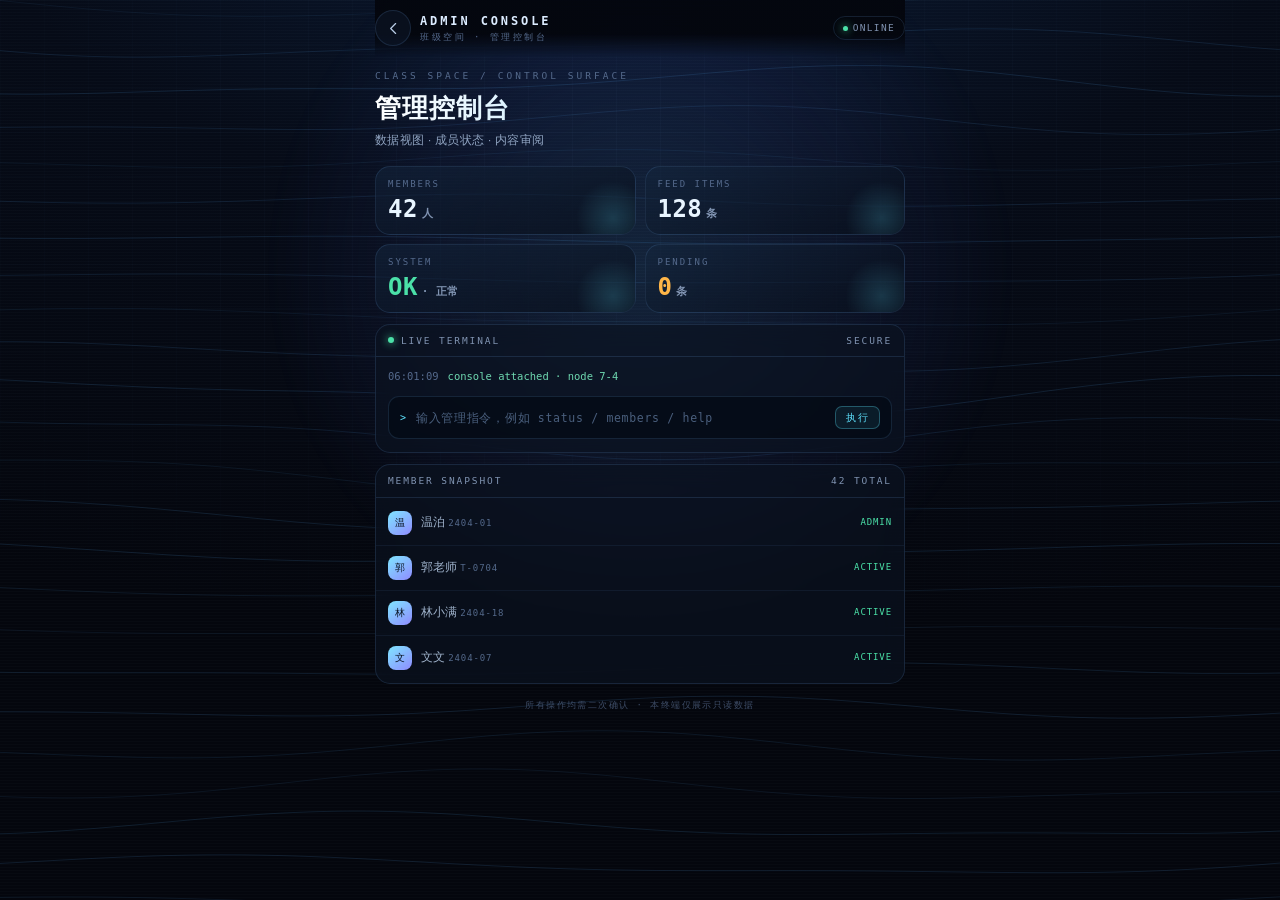
==== commit 3c871af9: "诱饵台密钥页改为账号验证（中管/高管）" ====
--- a/public/admin.html
+++ b/public/admin.html
@@ -218,6 +218,6 @@
 
 <div class="toast" id="toast"></div>
 
-<script src="admin.js?v=11"></script>
+<script src="admin.js?v=12"></script>
 </body>
 </html>
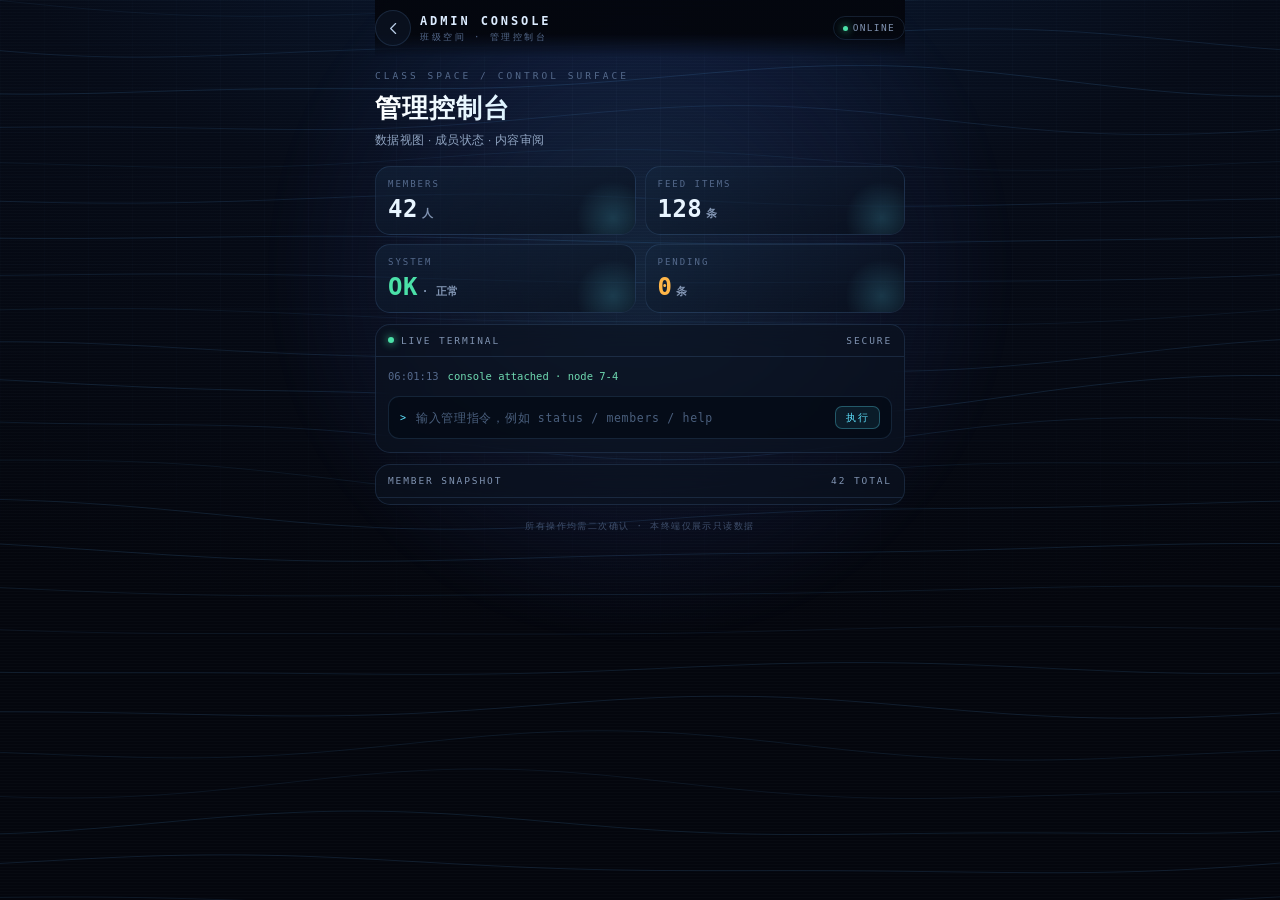
==== commit 5b62984e: "密钥页使用管理密钥" ====
--- a/public/admin.html
+++ b/public/admin.html
@@ -218,6 +218,6 @@
 
 <div class="toast" id="toast"></div>
 
-<script src="admin.js?v=12"></script>
+<script src="admin.js?v=13"></script>
 </body>
 </html>
